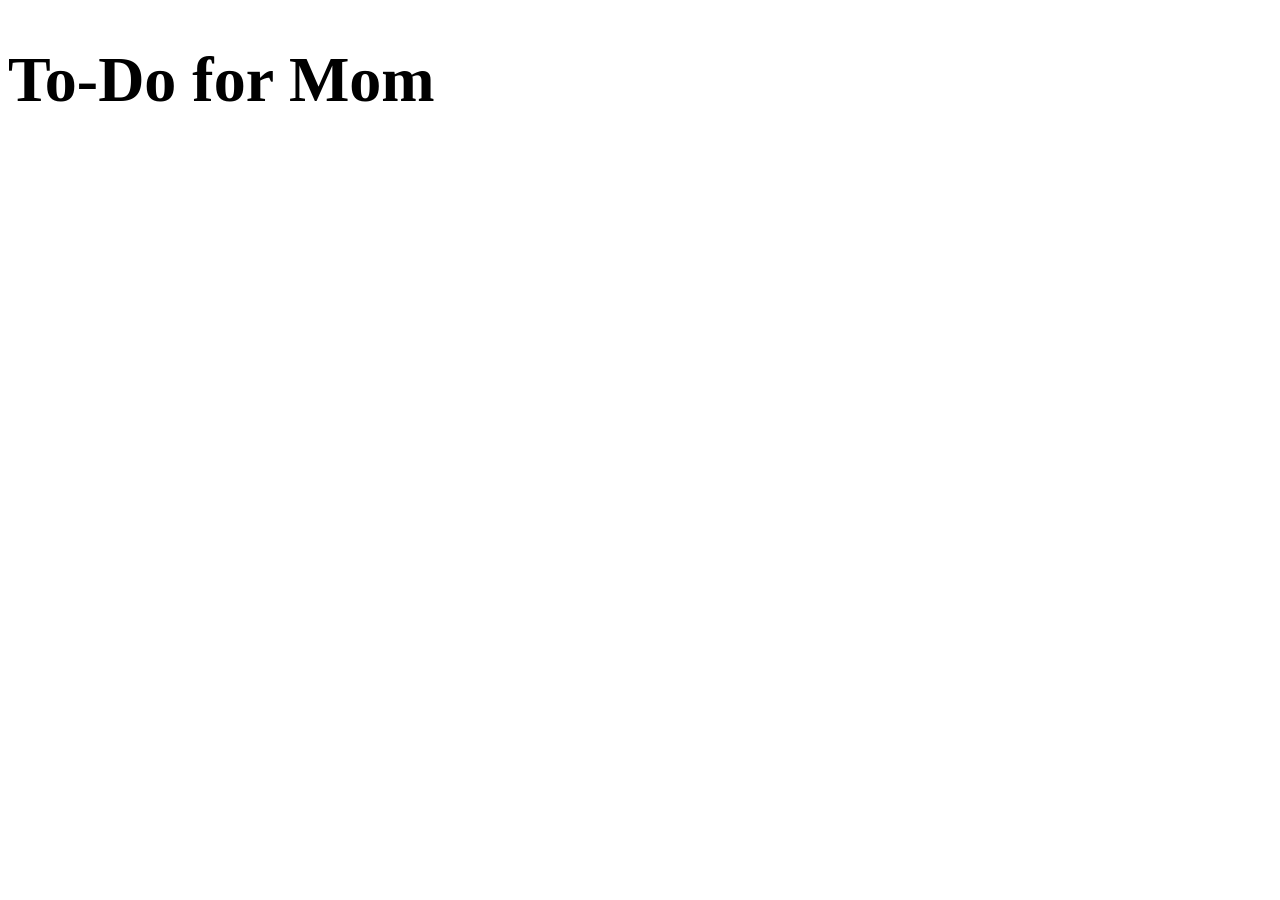
==== index.html @ a9901cd0 "Write todo app spec" ====
<!doctype html>
<html lang="en">
<head>
  <meta charset="utf-8">
  <meta name="viewport" content="width=device-width, initial-scale=1">
  <title>To-Do for Mom</title>
  <style>h1 { font-size: 4rem; }</style>
</head>
<body>
  <h1>To-Do for Mom</h1>
</body>
</html>
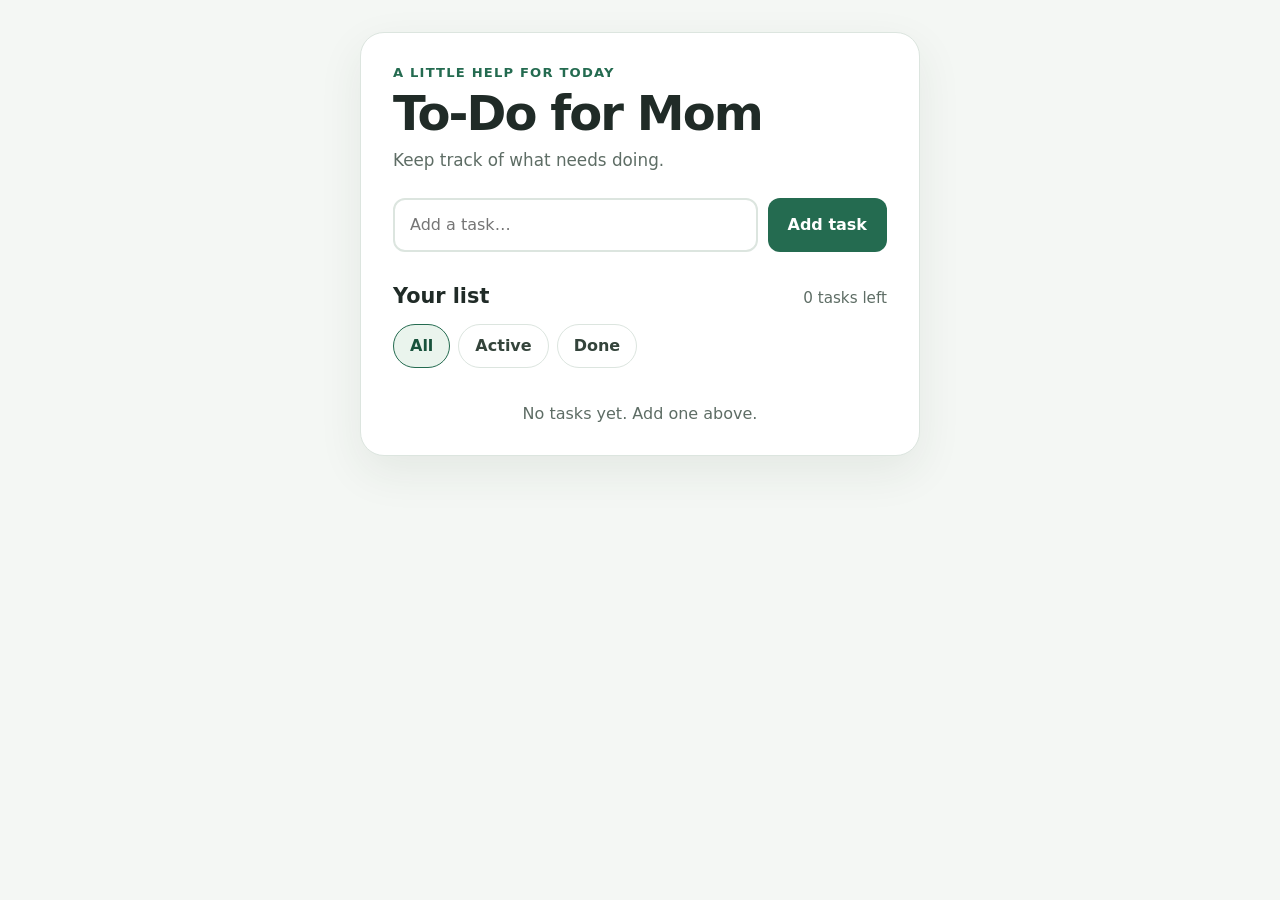
==== commit f38a010c: "Build first todo app version" ====
--- a/index.html
+++ b/index.html
@@ -4,10 +4,38 @@
   <meta charset="utf-8">
   <meta name="viewport" content="width=device-width, initial-scale=1">
   <title>To-Do for Mom</title>
-  <style>h1 { font-size: 4rem; }</style>
+  <link rel="stylesheet" href="style.css">
+  <script src="app.js" defer></script>
 </head>
 <body>
-  <h1>To-Do for Mom</h1>
+  <main class="app">
+    <header class="page-header">
+      <p class="eyebrow">A little help for today</p>
+      <h1>To-Do for Mom</h1>
+      <p class="subtitle">Keep track of what needs doing.</p>
+    </header>
+
+    <form class="add-form" id="add-form">
+      <label class="visually-hidden" for="task-input">New task</label>
+      <input id="task-input" name="task" type="text" maxlength="120" placeholder="Add a task…" autocomplete="off" required>
+      <button class="add-button" type="submit">Add task</button>
+    </form>
+
+    <section class="task-section" aria-label="Tasks">
+      <div class="list-heading">
+        <h2>Your list</h2>
+        <p id="task-count" class="task-count" aria-live="polite">0 tasks left</p>
+      </div>
+
+      <nav class="filters" aria-label="Filter tasks">
+        <button class="filter-button is-selected" type="button" data-filter="all" aria-pressed="true">All</button>
+        <button class="filter-button" type="button" data-filter="active" aria-pressed="false">Active</button>
+        <button class="filter-button" type="button" data-filter="done" aria-pressed="false">Done</button>
+      </nav>
+
+      <ul id="task-list" class="task-list" aria-label="To-do tasks"></ul>
+      <p id="empty-message" class="empty-message">No tasks yet. Add one above.</p>
+    </section>
+  </main>
 </body>
 </html>
-
--- a/style.css
+++ b/style.css
@@ -0,0 +1,146 @@
+:root {
+  color-scheme: light;
+  font-family: system-ui, -apple-system, BlinkMacSystemFont, "Segoe UI", sans-serif;
+  color: #202b27;
+  background: #f4f7f4;
+  font-synthesis: none;
+  text-rendering: optimizeLegibility;
+  --green: #246b50;
+  --green-dark: #18523c;
+  --line: #dce5df;
+  --muted: #5e6d65;
+}
+
+* { box-sizing: border-box; }
+
+body {
+  min-width: 320px;
+  min-height: 100vh;
+  margin: 0;
+  padding: 32px 16px;
+}
+
+.app {
+  width: min(100%, 560px);
+  margin: 0 auto;
+  padding: 32px;
+  border: 1px solid var(--line);
+  border-radius: 24px;
+  background: #fff;
+  box-shadow: 0 16px 45px rgb(32 58 44 / 8%);
+}
+
+.page-header { margin-bottom: 28px; }
+.eyebrow {
+  margin: 0 0 8px;
+  color: var(--green);
+  font-size: 0.82rem;
+  font-weight: 750;
+  letter-spacing: 0.09em;
+  text-transform: uppercase;
+}
+
+h1 {
+  margin: 0;
+  font-size: clamp(2rem, 8vw, 3rem);
+  line-height: 1.08;
+  letter-spacing: -0.04em;
+}
+
+.subtitle { margin: 10px 0 0; color: var(--muted); font-size: 1.05rem; }
+
+.add-form { display: flex; gap: 10px; margin-bottom: 32px; }
+.add-form input {
+  flex: 1;
+  min-width: 0;
+  min-height: 54px;
+  padding: 12px 15px;
+  border: 2px solid var(--line);
+  border-radius: 12px;
+  color: inherit;
+  font: inherit;
+  font-size: 1rem;
+}
+
+.add-form input:focus-visible, button:focus-visible {
+  outline: 3px solid #e6ad43;
+  outline-offset: 3px;
+}
+
+button { font: inherit; cursor: pointer; }
+.add-button {
+  min-height: 54px;
+  padding: 0 20px;
+  border: 0;
+  border-radius: 12px;
+  background: var(--green);
+  color: #fff;
+  font-weight: 700;
+}
+.add-button:hover { background: var(--green-dark); }
+
+.list-heading { display: flex; align-items: baseline; justify-content: space-between; gap: 12px; }
+h2 { margin: 0; font-size: 1.3rem; }
+.task-count { margin: 0; color: var(--muted); font-size: 0.95rem; }
+
+.filters { display: flex; gap: 8px; margin: 16px 0; }
+.filter-button {
+  min-height: 44px;
+  padding: 0 16px;
+  border: 1px solid var(--line);
+  border-radius: 999px;
+  background: #fff;
+  color: #34443b;
+  font-weight: 650;
+}
+.filter-button.is-selected { border-color: var(--green); background: #eaf4ed; color: var(--green-dark); }
+
+.task-list { display: grid; gap: 10px; margin: 0; padding: 0; list-style: none; }
+.task-row {
+  display: flex;
+  align-items: center;
+  gap: 12px;
+  min-height: 58px;
+  padding: 10px 12px;
+  border: 1px solid var(--line);
+  border-radius: 12px;
+}
+.task-check {
+  width: 24px;
+  height: 24px;
+  flex: 0 0 auto;
+  accent-color: var(--green);
+  cursor: pointer;
+}
+.task-text { flex: 1; overflow-wrap: anywhere; font-size: 1rem; }
+.task-row.is-done .task-text { color: #748078; text-decoration: line-through; }
+.delete-button {
+  min-width: 44px;
+  min-height: 44px;
+  padding: 0 8px;
+  border: 0;
+  border-radius: 9px;
+  background: transparent;
+  color: #7a4138;
+  font-weight: 700;
+}
+.delete-button:hover { background: #fff0ed; }
+.empty-message { margin: 20px 0 0; color: var(--muted); text-align: center; }
+.visually-hidden {
+  position: absolute;
+  width: 1px;
+  height: 1px;
+  padding: 0;
+  margin: -1px;
+  overflow: hidden;
+  clip: rect(0, 0, 0, 0);
+  white-space: nowrap;
+  border: 0;
+}
+
+@media (max-width: 480px) {
+  body { padding: 16px 10px; }
+  .app { padding: 24px 18px; border-radius: 18px; }
+  .add-form { flex-direction: column; }
+  .add-button { width: 100%; }
+}
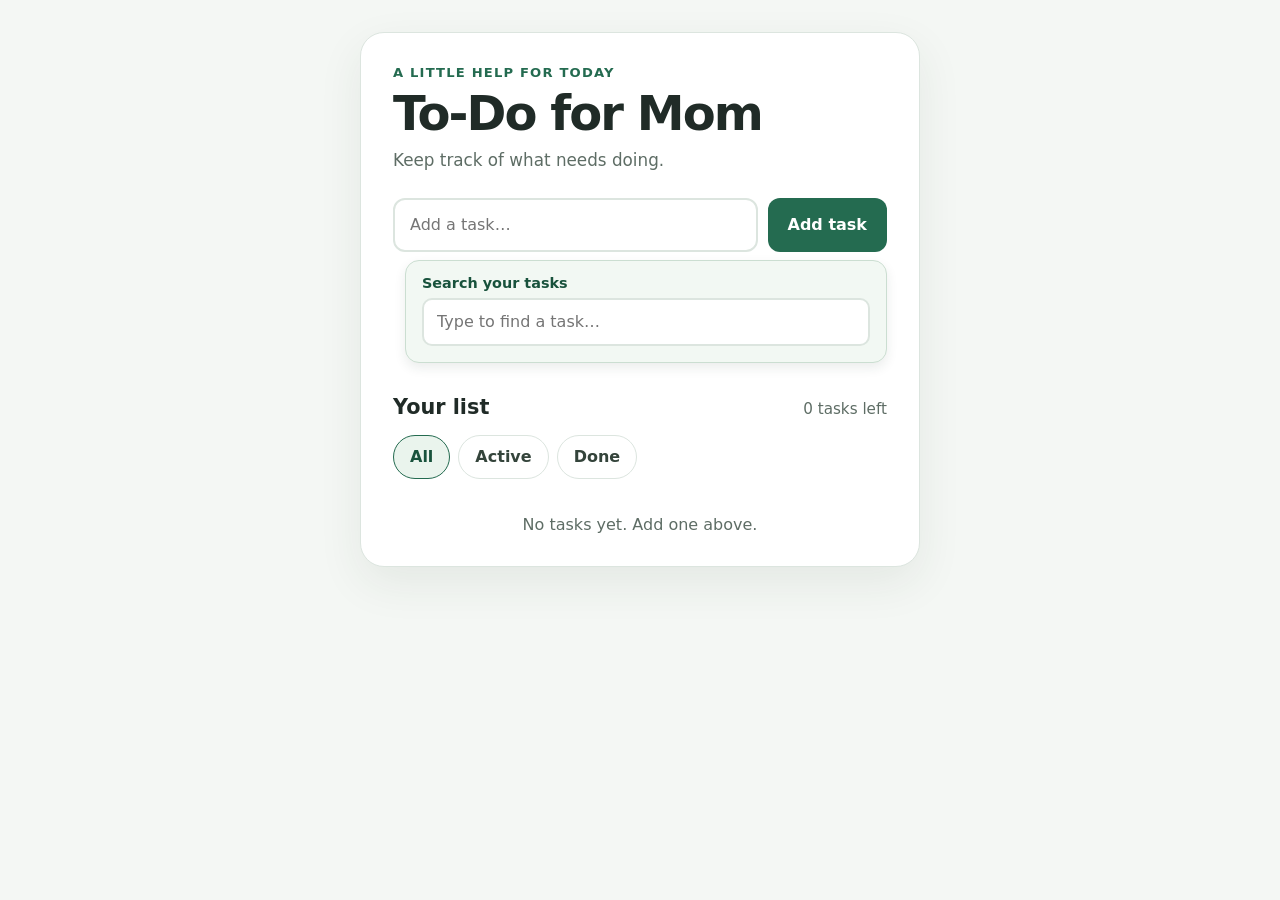
==== commit 6d290cc8: "Add task search" ====
--- a/index.html
+++ b/index.html
@@ -21,6 +21,11 @@
       <button class="add-button" type="submit">Add task</button>
     </form>
 
+    <div class="search-panel">
+      <label for="task-search">Search your tasks</label>
+      <input id="task-search" name="search" type="search" placeholder="Type to find a task…" autocomplete="off">
+    </div>
+
     <section class="task-section" aria-label="Tasks">
       <div class="list-heading">
         <h2>Your list</h2>
--- a/style.css
+++ b/style.css
@@ -49,7 +49,7 @@
 
 .subtitle { margin: 10px 0 0; color: var(--muted); font-size: 1.05rem; }
 
-.add-form { display: flex; gap: 10px; margin-bottom: 32px; }
+.add-form { display: flex; gap: 10px; margin-bottom: 0; }
 .add-form input {
   flex: 1;
   min-width: 0;
@@ -78,6 +78,28 @@
   font-weight: 700;
 }
 .add-button:hover { background: var(--green-dark); }
+
+.search-panel {
+  position: relative;
+  margin: 8px 0 32px 12px;
+  padding: 14px 16px 16px;
+  border: 1px solid #cbded1;
+  border-radius: 14px;
+  background: #f2f8f3;
+  box-shadow: 0 5px 12px rgb(32 58 44 / 9%);
+}
+.search-panel label { display: block; margin-bottom: 7px; color: var(--green-dark); font-size: 0.9rem; font-weight: 700; }
+.search-panel input {
+  width: 100%;
+  min-height: 48px;
+  padding: 10px 13px;
+  border: 2px solid var(--line);
+  border-radius: 10px;
+  background: #fff;
+  color: inherit;
+  font: inherit;
+}
+.search-panel input:focus-visible { outline: 3px solid #e6ad43; outline-offset: 3px; }
 
 .list-heading { display: flex; align-items: baseline; justify-content: space-between; gap: 12px; }
 h2 { margin: 0; font-size: 1.3rem; }
